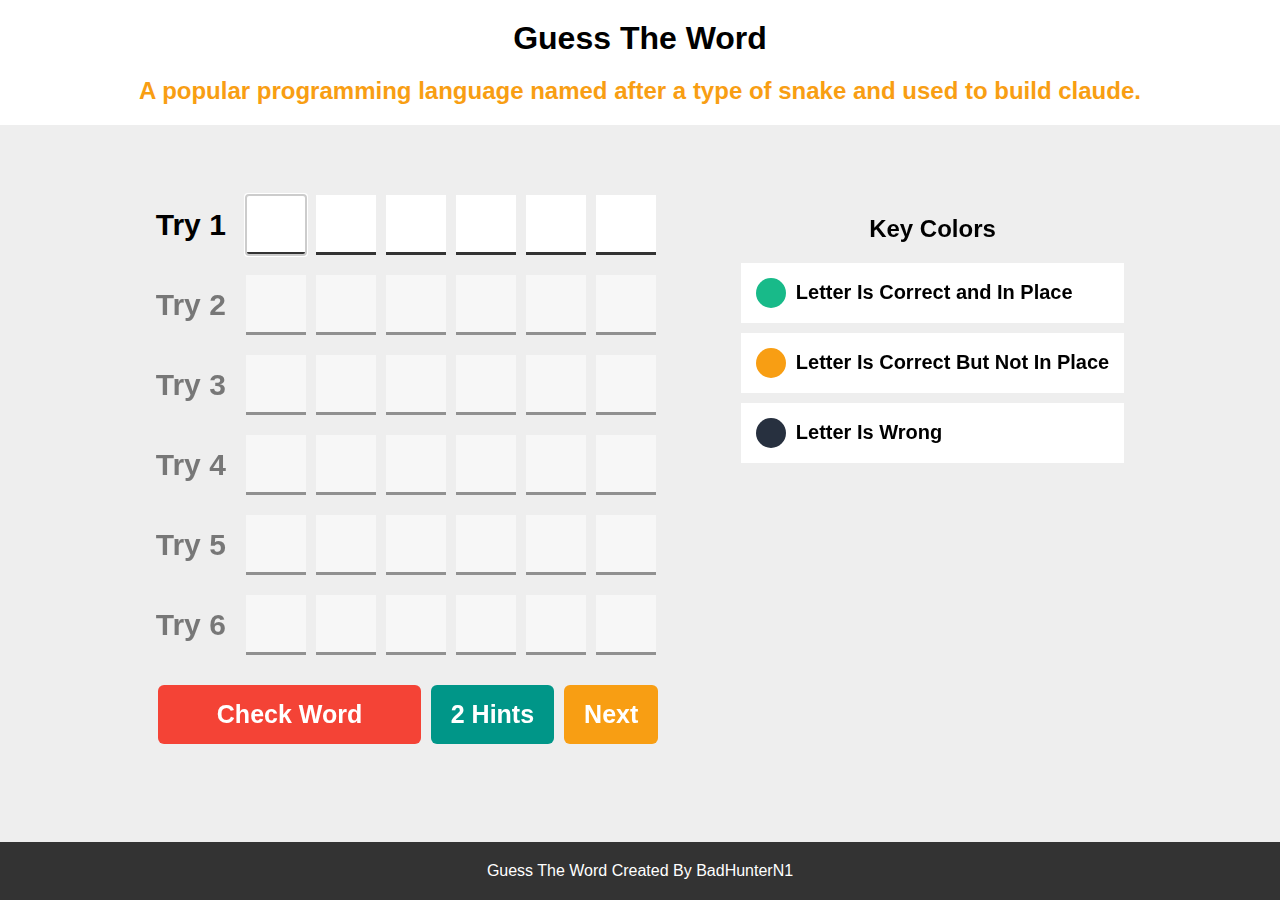
==== index.html @ 392de6c3 "Add files via upload" ====
<!DOCTYPE html>
<html lang="en">
<head>
    <meta charset="UTF-8">
    <meta name="viewport" content="width=device-width, initial-scale=1.0">
    <link rel="stylesheet" href="css/main.css">
    <title>Document</title>
</head>
<body>
    <div class="container">
        <h1></h1>
        <h2></h2>
        <div class="guess-game">
            <div class="game-area">
                <div class="inputs"></div>
                <div class="control">
                    <button class="check">Check Word</button>
                    <button class="hint"><span></span> Hints</button>
                    <button class="reset">Next</button>
                </div>
                <div class="message"></div>
            </div>
            <div class="key-colors">
                <h2>Key Colors</h2>
                <div class="key-color">
                    <div class="key in-place"></div>
                    <div class="key-text">Letter Is Correct and In Place</div>
                </div>
                <div class="key-color">
                    <div class="key not-in-place"></div>
                    <div class="key-text">Letter Is Correct But Not In Place</div>
                </div>
                <div class="key-color">
                    <div class="key no"></div>
                    <div class="key-text">Letter Is Wrong</div>
                </div>
            </div>
        </div>
        <footer></footer>
    </div>
    <!-- <div class="maincon">
        <div class="container"> -->
            <!-- mini-project1
            <div class="serial">test</div>
            <span class="button">Generate</span> -->
            <!-- mini-project 2 -->
            <!-- <div class="form">
                <input type="text" name="" id="" placeholder="What do you want to do?">
                <button>Add Task</button>
            </div>
        </div>
        <div class="maincon1">
            <span>2131 <button>delete</button></span>
        </div>
    </div> -->
    <script type="module" src="js/main.js"></script>
</body>
</html>
---- css/main.css ----
* {
  -webkit-box-sizing: border-box;
          box-sizing: border-box;
}

:root {
  --primary-color: #f44336;
}

body {
  margin: 0;
  background-color: #eee;
  font-family: Arial, Helvetica, sans-serif;
}

.container {
  display: -ms-grid;
  display: grid;
  justify-items: center;
}
.container > h1, .container > h2 {
  text-align: center;
  padding: 20px 20px 0;
  margin: 0;
  background-color: white;
  width: 100%;
}
.container > h2 {
  padding: 20px;
  margin: 0 0 50px;
  color: #f89e13;
}

.guess-game {
  text-align: center;
  margin: 20px auto;
  display: -webkit-box;
  display: -ms-flexbox;
  display: flex;
  -webkit-box-align: start;
      -ms-flex-align: start;
          align-items: flex-start;
  gap: 80px;
  -webkit-box-pack: justify;
      -ms-flex-pack: justify;
          justify-content: space-between;
}
.guess-game .game-area .inputs > div {
  margin-bottom: 20px;
  display: -webkit-box;
  display: -ms-flexbox;
  display: flex;
  -webkit-box-pack: center;
      -ms-flex-pack: center;
          justify-content: center;
  -webkit-box-align: center;
      -ms-flex-align: center;
          align-items: center;
}
.guess-game .game-area .inputs > div span {
  font-size: 30px;
  margin-right: 15px;
  font-weight: bold;
}
.guess-game .game-area .inputs .disabled-inputs {
  opacity: 0.5;
  pointer-events: none;
}
.guess-game .game-area .inputs input {
  margin: 0 5px;
  width: 60px;
  height: 60px;
  text-align: center;
  font-size: 50px;
  caret-color: var(--primary-color);
  background: white;
  border: none;
  border-bottom: 3px solid #333;
}
.guess-game .game-area .inputs input:focus {
  outline-color: #ccc;
}
.guess-game .game-area .inputs input.not-in-place {
  background-color: #f89e13;
  border: #f89e13;
  color: white;
}
.guess-game .game-area .inputs input.yes-in-place {
  background-color: #18ba89;
  border: #18ba89;
  color: white;
}
.guess-game .game-area .inputs input.no {
  background-color: #27303f;
  border: #27303f;
  color: white;
}
.guess-game .game-area .control {
  display: -webkit-box;
  display: -ms-flexbox;
  display: flex;
  -webkit-box-pack: center;
      -ms-flex-pack: center;
          justify-content: center;
  -webkit-box-align: center;
      -ms-flex-align: center;
          align-items: center;
  width: 500px;
  margin: 30px auto;
  gap: 10px;
}
.guess-game .game-area .control .check {
  background-color: var(--primary-color);
  -webkit-box-flex: 1;
      -ms-flex: 1;
          flex: 1;
}
.guess-game .game-area .control .hint {
  background-color: #009688;
  width: -webkit-fit-content;
  width: -moz-fit-content;
  width: fit-content;
}
.guess-game .game-area .control .reset {
  background-color: #f89e13;
  width: -webkit-fit-content;
  width: -moz-fit-content;
  width: fit-content;
}
.guess-game .game-area .control button {
  border: none;
  font-size: 25px;
  padding: 15px 20px;
  border-radius: 6px;
  color: white;
  cursor: pointer;
  font-weight: bold;
}
.guess-game .game-area .control button:disabled {
  background-color: black;
  opacity: 0.4;
  cursor: no-drop;
}
.guess-game .key-colors .key-color {
  display: -webkit-box;
  display: -ms-flexbox;
  display: flex;
  -webkit-box-align: center;
      -ms-flex-align: center;
          align-items: center;
  padding: 15px;
  background-color: white;
  margin-bottom: 10px;
}
.guess-game .key-colors .key-color .key {
  width: 30px;
  height: 30px;
  border-radius: 50%;
  margin-right: 10px;
}
.guess-game .key-colors .key-color .key.not-in-place {
  background-color: #f89e13;
}
.guess-game .key-colors .key-color .key.in-place {
  background-color: #18ba89;
}
.guess-game .key-colors .key-color .key.no {
  background-color: #27303f;
}
.guess-game .key-colors .key-color .key-text {
  font-size: 20px;
  font-weight: bold;
}

.message {
  text-align: center;
  font-weight: bold;
  font-size: 30px;
  color: var(--primary-color);
  text-transform: capitalize;
  margin-top: 10px;
}

footer {
  text-align: center;
  padding: 20px;
  position: fixed;
  bottom: 0;
  left: 0;
  width: 100%;
  background-color: #333;
  color: white;
}
/*# sourceMappingURL=main.css.map */
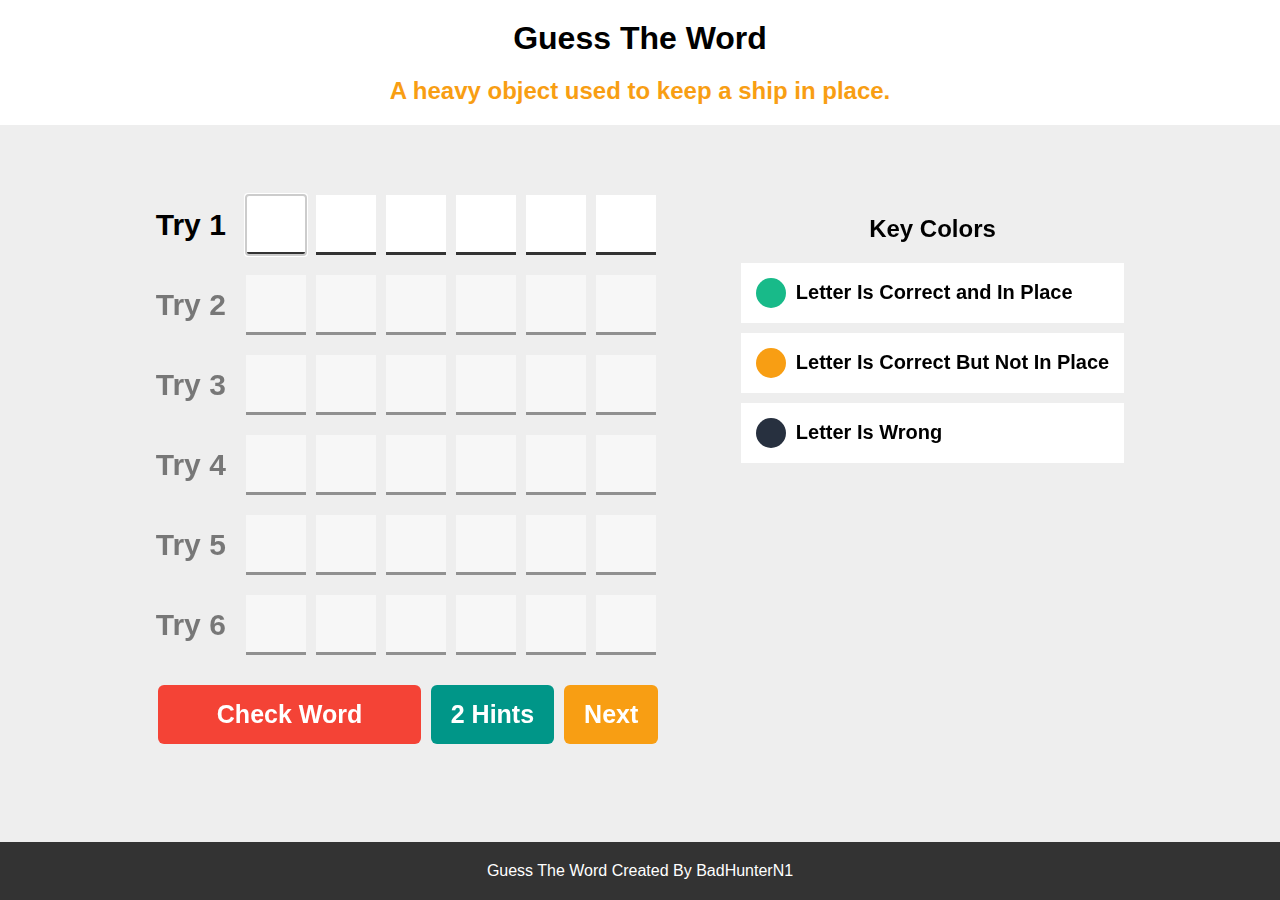
==== commit b4bc55ff: "Update index.html" ====
--- a/index.html
+++ b/index.html
@@ -34,6 +34,7 @@
                     <div class="key no"></div>
                     <div class="key-text">Letter Is Wrong</div>
                 </div>
+                <div class="results"></div>
             </div>
         </div>
         <footer></footer>
@@ -55,4 +56,4 @@
     </div> -->
     <script type="module" src="js/main.js"></script>
 </body>
-</html>+</html>
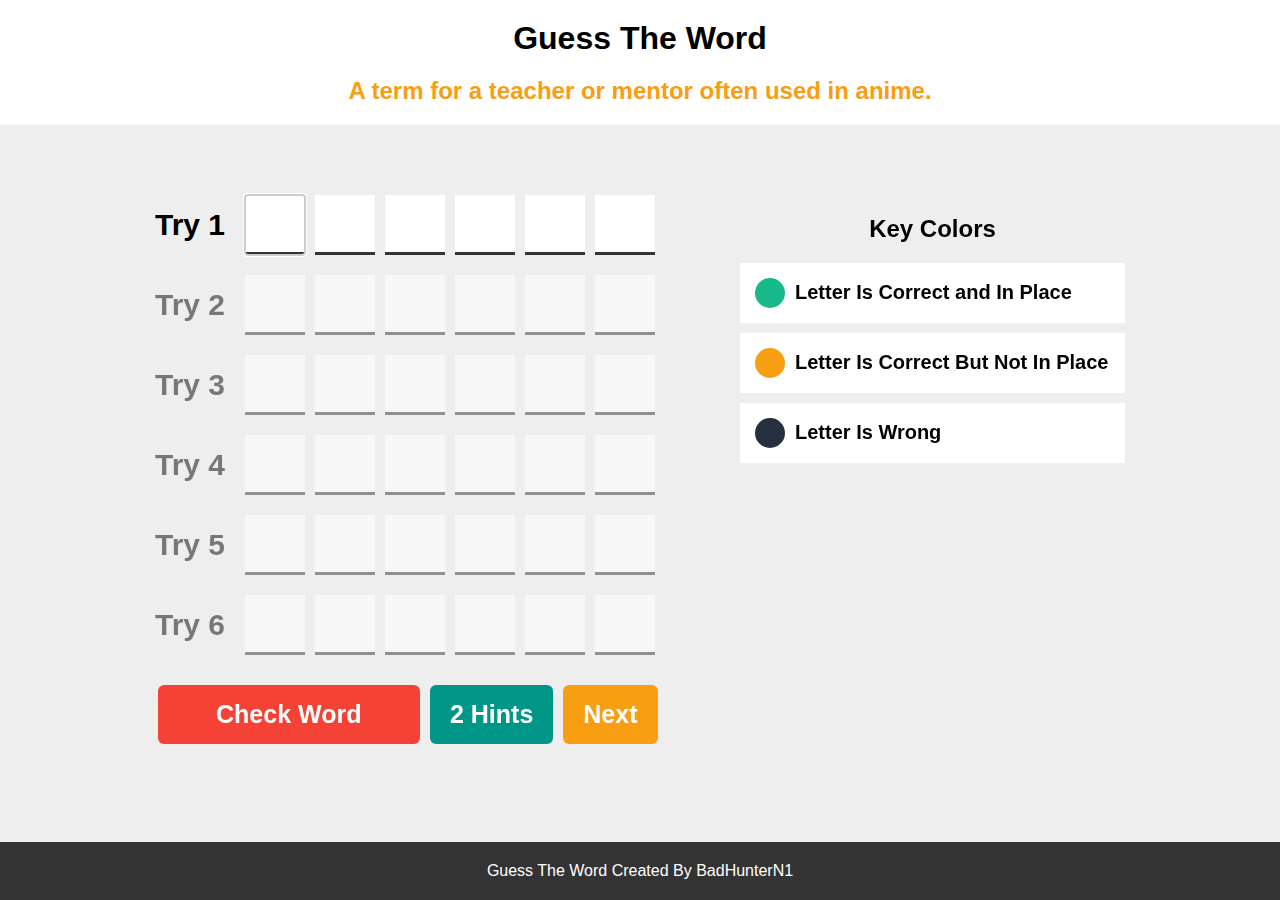
==== commit 7bbd3c53: "Update index.html" ====
--- a/index.html
+++ b/index.html
@@ -37,8 +37,12 @@
                 <div class="results"></div>
             </div>
         </div>
-        <footer></footer>
-    </div>
+			<footer>
+                Guess The Word Created By BadHunterN1
+                <span>My Games:<a target="_blank" href="links/Project 3/index.html">Typing Speed Game</a>
+				</span>
+			</footer>
+        </div>
     <!-- <div class="maincon">
         <div class="container"> -->
             <!-- mini-project1
--- a/css/main.css
+++ b/css/main.css
@@ -141,6 +141,9 @@
   opacity: 0.4;
   cursor: no-drop;
 }
+.guess-game .key-colors {
+  width: 385px;
+}
 .guess-game .key-colors .key-color {
   display: -webkit-box;
   display: -ms-flexbox;
@@ -172,7 +175,7 @@
   font-weight: bold;
 }
 
-.message {
+.message, .results {
   text-align: center;
   font-weight: bold;
   font-size: 30px;
@@ -190,5 +193,20 @@
   width: 100%;
   background-color: #333;
   color: white;
-}
-/*# sourceMappingURL=main.css.map */+  display: grid;
+  gap: 20px;
+}
+
+footer a{
+  text-decoration: none;
+  background-color: #1a9687;
+  padding: 8px;
+  border-radius: 9px;
+  color: white;
+  font-weight: bold;
+}
+@media (max-height: 568px) {
+  footer{
+    position: relative;
+  }
+}
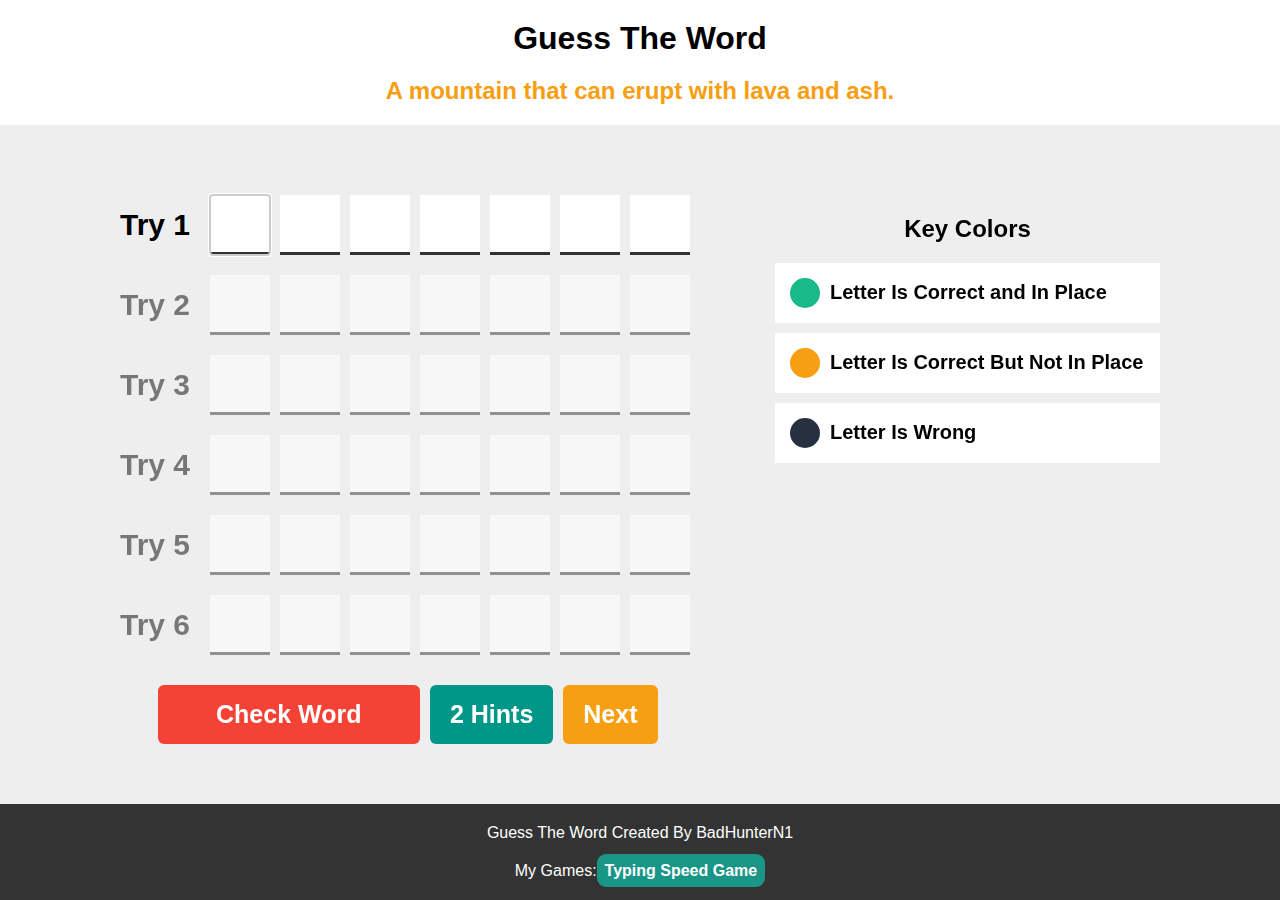
==== commit 797da0c3: "Update index.html" ====
--- a/index.html
+++ b/index.html
@@ -6,7 +6,7 @@
     <link rel="stylesheet" href="css/main.css">
     <title>Document</title>
 </head>
-<body>
+<body  oncontextmenu="return false;">
     <div class="container">
         <h1></h1>
         <h2></h2>
